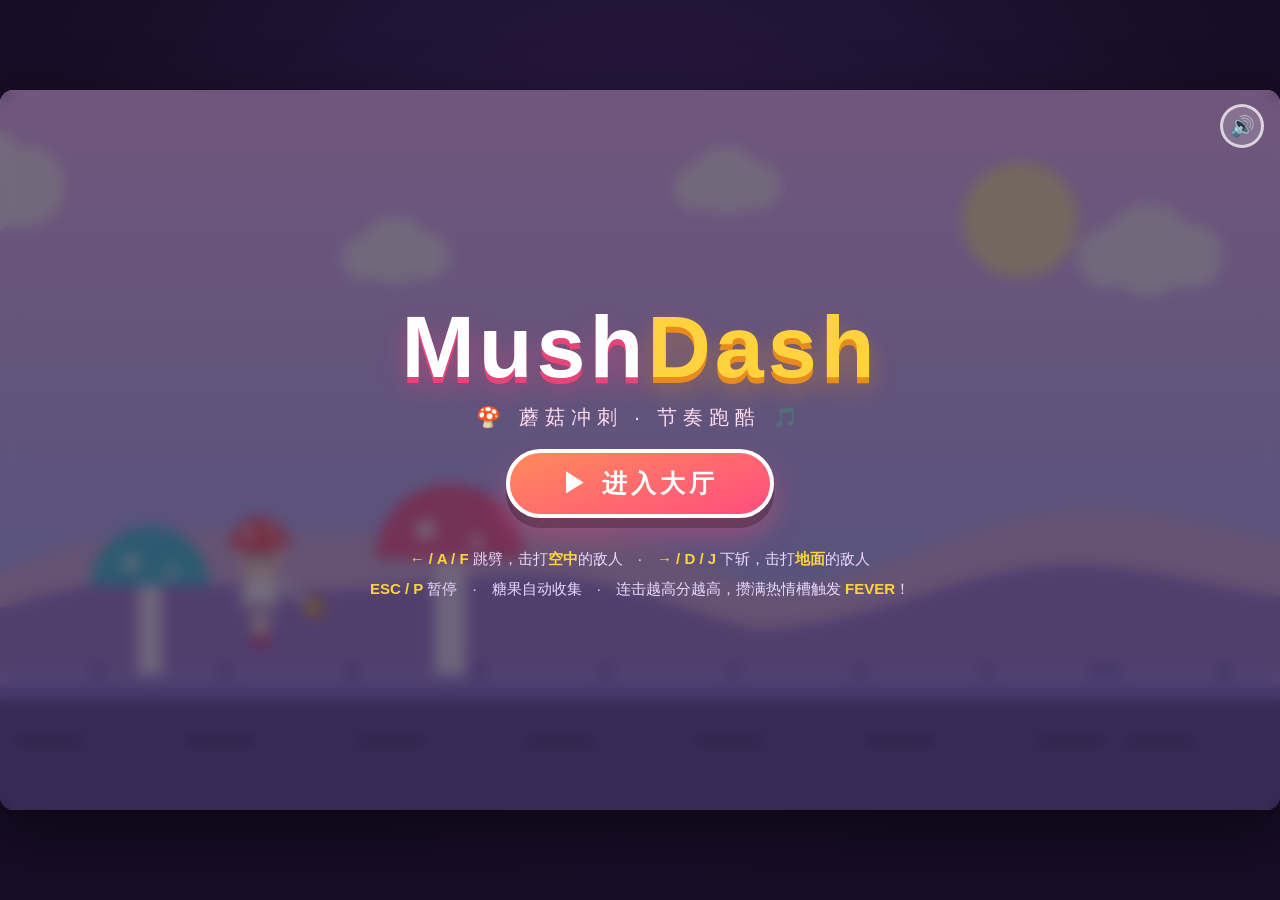
==== index.html @ a1106b41 "玩法升级：选曲大厅、三首曲目、三角色、偏移校准与 FC 结算 - 新流程：标题 → 大厅（选曲/角色/难度/判定偏移）→ 游戏 → 结算 - 三首曲目：草原漫步 128BPM / 霓虹疾走 138BP" ====
<!DOCTYPE html>
<html lang="zh-CN">
<head>
<meta charset="UTF-8">
<meta name="viewport" content="width=device-width, initial-scale=1.0">
<title>MushDash · 蘑菇冲刺</title>
<link rel="stylesheet" href="css/style.css">
</head>
<body>
<div id="stage">
  <canvas id="game" width="1280" height="720"></canvas>
  <button id="muteBtn" title="音乐开关">🔊</button>

  <!-- 标题界面 -->
  <div id="titleScreen" class="screen">
    <div class="logo">
      <h1>Mush<span>Dash</span></h1>
      <p class="subtitle">🍄 蘑菇冲刺 · 节奏跑酷 🎵</p>
    </div>
    <button id="startBtn" class="big-btn">▶ 进入大厅</button>
    <div class="help">
      <p><b>← / A / F</b> 跳劈，击打<b>空中</b>的敌人　·　<b>→ / D / J</b> 下斩，击打<b>地面</b>的敌人</p>
      <p><b>ESC / P</b> 暂停　·　糖果自动收集　·　连击越高分越高，攒满热情槽触发 <b>FEVER</b>！</p>
    </div>
  </div>

  <!-- 大厅：选曲 / 角色 / 难度 -->
  <div id="lobbyScreen" class="screen hidden">
    <div class="lobby-head">
      <button id="backBtn" class="round-btn" title="返回标题">←</button>
      <h2 class="panel-title small">选择你的演出</h2>
      <div class="head-spacer"></div>
    </div>
    <div class="lobby-grid">
      <div class="song-col" id="songList"></div>
      <div class="setup-col">
        <div class="sec-label">演出者</div>
        <div class="char-row" id="charRow"></div>
        <div class="sec-label">难度</div>
        <div class="diff-picker" id="diffRow">
          <button class="diff-btn" data-diff="easy">轻松<span>EASY</span></button>
          <button class="diff-btn selected" data-diff="normal">普通<span>NORMAL</span></button>
          <button class="diff-btn" data-diff="hard">狂热<span>HARD</span></button>
        </div>
        <div class="offset-line">
          <span class="sec-label inline">判定偏移</span>
          <button id="offsetMinus" class="tiny-btn">−</button>
          <b id="offsetVal">0ms</b>
          <button id="offsetPlus" class="tiny-btn">＋</button>
          <span class="offset-hint">判定总偏早/偏晚时用来校准</span>
        </div>
        <div id="records" class="records"></div>
        <button id="playBtn" class="big-btn">▶ 开始！</button>
      </div>
    </div>
  </div>

  <!-- 暂停界面 -->
  <div id="pauseScreen" class="screen hidden">
    <h2 class="panel-title">⏸ 暂停中</h2>
    <button id="resumeBtn" class="big-btn">继续游戏</button>
    <button id="restartBtn" class="mid-btn">重新开始</button>
    <button id="quitBtn" class="mid-btn dim">回到大厅</button>
  </div>

  <!-- 结算界面 -->
  <div id="resultScreen" class="screen hidden">
    <h2 id="resultTitle" class="panel-title">CLEAR!</h2>
    <div id="resultMeta" class="result-meta"></div>
    <div class="result-rank-row">
      <div id="rankBadge" class="rank">S</div>
      <div class="result-score-col">
        <div id="fcBadge" class="fc-badge hidden">✦ FULL COMBO ✦</div>
        <div id="finalScore" class="final-score">0</div>
        <div id="newRecord" class="new-record hidden">✨ 新纪录！✨</div>
      </div>
    </div>
    <div class="stats">
      <div><i class="dot d-p"></i>PERFECT<b id="stP">0</b></div>
      <div><i class="dot d-g"></i>GREAT<b id="stG">0</b></div>
      <div><i class="dot d-o"></i>GOOD<b id="stO">0</b></div>
      <div><i class="dot d-m"></i>MISS<b id="stM">0</b></div>
      <div>最大连击<b id="stC">0</b></div>
      <div>准确率<b id="stA">0%</b></div>
    </div>
    <div class="result-btns">
      <button id="retryBtn" class="big-btn">再来一次 (R)</button>
      <button id="menuBtn" class="mid-btn dim">回到大厅</button>
    </div>
  </div>
</div>

<script src="js/chart.js"></script>
<script src="js/audio.js"></script>
<script src="js/game.js"></script>
</body>
</html>
---- css/style.css ----
* { margin: 0; padding: 0; box-sizing: border-box; -webkit-tap-highlight-color: transparent; }

html, body {
  height: 100%;
  background: radial-gradient(ellipse at 50% 30%, #2b1a44 0%, #170d26 70%);
  display: flex;
  align-items: center;
  justify-content: center;
  font-family: "PingFang SC", "Hiragino Sans GB", "Microsoft YaHei", "Segoe UI", sans-serif;
  overflow: hidden;
  user-select: none;
}

#stage {
  position: relative;
  aspect-ratio: 16 / 9;
  width: min(100vw, calc(100vh * 16 / 9));
  max-height: 100vh;
}

canvas { width: 100%; height: 100%; display: block; border-radius: 14px; box-shadow: 0 20px 60px rgba(0,0,0,.55); }

#muteBtn {
  position: absolute; top: 14px; right: 16px; z-index: 30;
  width: 44px; height: 44px; border-radius: 50%;
  border: 3px solid rgba(255,255,255,.7);
  background: rgba(255,255,255,.16); backdrop-filter: blur(4px);
  font-size: 20px; cursor: pointer; color: #fff;
  transition: transform .15s;
}
#muteBtn:hover { transform: scale(1.12); }

/* ---------- 覆盖层通用 ---------- */
.screen {
  position: absolute; inset: 0; z-index: 20;
  display: flex; flex-direction: column;
  align-items: center; justify-content: center; gap: 18px;
  background: rgba(24, 12, 38, .60);
  backdrop-filter: blur(7px);
  border-radius: 14px;
  text-align: center; color: #fff;
  animation: fadeIn .35s ease;
}
.hidden { display: none !important; }
@keyframes fadeIn { from { opacity: 0; } to { opacity: 1; } }

.panel-title { font-size: 52px; font-weight: 900; letter-spacing: 6px; text-shadow: 0 5px 0 rgba(0,0,0,.3); }
.panel-title.small { font-size: 34px; letter-spacing: 4px; }

/* ---------- 标题 ---------- */
.logo h1 {
  font-size: 88px; font-weight: 900; letter-spacing: 4px;
  color: #fff;
  text-shadow: 0 6px 0 #e8447a, 0 12px 24px rgba(232,68,122,.45);
  animation: bob 2.4s ease-in-out infinite;
}
.logo h1 span { color: #ffd23e; text-shadow: 0 6px 0 #e88b1f, 0 12px 24px rgba(232,139,31,.45); }
@keyframes bob { 0%,100% { transform: translateY(0) rotate(-1deg); } 50% { transform: translateY(-10px) rotate(1deg); } }
.subtitle { margin-top: 6px; font-size: 20px; color: #ffd9ec; letter-spacing: 6px; }

.help { margin-top: 8px; font-size: 15px; line-height: 2; color: #e8d9ff; }
.help b { color: #ffd23e; }

/* ---------- 通用按钮 ---------- */
.big-btn {
  padding: 14px 52px; font-size: 25px; font-weight: 900; letter-spacing: 4px;
  color: #fff; font-family: inherit;
  background: linear-gradient(160deg, #ff8a5c, #ff4d7e);
  border: 4px solid #fff; border-radius: 999px;
  cursor: pointer; box-shadow: 0 10px 0 rgba(0,0,0,.25), 0 16px 30px rgba(255,77,126,.4);
  transition: transform .12s, box-shadow .12s;
}
.big-btn:hover { transform: translateY(-3px) scale(1.03); box-shadow: 0 13px 0 rgba(0,0,0,.25), 0 20px 34px rgba(255,77,126,.5); }
.big-btn:active { transform: translateY(4px); box-shadow: 0 4px 0 rgba(0,0,0,.25); }

.mid-btn {
  padding: 11px 38px; font-size: 18px; font-weight: 700;
  color: #fff; font-family: inherit;
  background: rgba(255,255,255,.14);
  border: 3px solid rgba(255,255,255,.5); border-radius: 999px;
  cursor: pointer; transition: all .15s;
}
.mid-btn:hover { background: rgba(255,255,255,.24); transform: translateY(-2px); }
.mid-btn.dim { opacity: .8; }

.round-btn {
  width: 46px; height: 46px; border-radius: 50%;
  border: 3px solid rgba(255,255,255,.6);
  background: rgba(255,255,255,.12);
  color: #fff; font-size: 22px; cursor: pointer; transition: all .15s;
}
.round-btn:hover { background: rgba(255,255,255,.25); transform: scale(1.08); }

.tiny-btn {
  width: 34px; height: 30px; border-radius: 8px;
  border: 2px solid rgba(255,255,255,.5);
  background: rgba(255,255,255,.12); color: #fff;
  font-size: 16px; font-weight: 900; cursor: pointer;
}
.tiny-btn:hover { background: rgba(255,255,255,.25); }

/* ---------- 大厅 ---------- */
.lobby-head {
  width: 100%; display: flex; align-items: center; justify-content: center;
  position: relative; padding: 0 26px;
}
.lobby-head .round-btn { position: absolute; left: 26px; }
.head-spacer { width: 46px; }

.lobby-grid {
  display: grid; grid-template-columns: 1.15fr 1fr;
  gap: 26px; width: min(1140px, 92%); flex: 1; min-height: 0;
  padding-bottom: 14px; text-align: left;
}

.song-col { display: flex; flex-direction: column; gap: 12px; justify-content: center; }

.song-card {
  display: flex; align-items: center; gap: 16px;
  padding: 13px 18px; border-radius: 18px;
  background: rgba(255,255,255,.09);
  border: 3px solid rgba(255,255,255,.28);
  cursor: pointer; transition: all .15s;
}
.song-card:hover { transform: translateX(4px); background: rgba(255,255,255,.16); }
.song-card.selected {
  background: linear-gradient(150deg, rgba(255,107,157,.35), rgba(77,124,255,.25));
  border-color: #ffd23e;
  box-shadow: 0 8px 22px rgba(0,0,0,.3);
  transform: scale(1.02);
}
.song-thumb {
  width: 58px; height: 58px; border-radius: 14px; flex: none;
  display: flex; align-items: center; justify-content: center;
  font-size: 30px;
  box-shadow: inset 0 -4px 0 rgba(0,0,0,.2);
}
.song-info { flex: 1; min-width: 0; }
.song-name { font-size: 21px; font-weight: 900; letter-spacing: 1px; }
.song-sub { font-size: 13px; color: #d9c9f2; margin-top: 3px; }
.song-best { text-align: right; font-size: 13px; color: #ffd23e; font-weight: 800; line-height: 1.5; white-space: nowrap; }
.song-best small { display: block; color: #bfa8e8; font-weight: 600; }

.setup-col {
  display: flex; flex-direction: column; gap: 10px;
  background: rgba(0,0,0,.22);
  border: 3px solid rgba(255,255,255,.16);
  border-radius: 20px; padding: 16px 20px;
  justify-content: center;
}

.sec-label { font-size: 14px; font-weight: 800; color: #ffd9ec; letter-spacing: 3px; }
.sec-label.inline { letter-spacing: 1px; }

.char-row { display: grid; grid-template-columns: repeat(3, 1fr); gap: 10px; }
.char-card {
  border-radius: 14px; padding: 9px 6px 8px;
  background: rgba(255,255,255,.08);
  border: 3px solid rgba(255,255,255,.22);
  cursor: pointer; transition: all .15s; text-align: center;
  color: #fff; font-family: inherit;
}
.char-card:hover { transform: translateY(-2px); background: rgba(255,255,255,.15); }
.char-card.selected { border-color: #ffd23e; background: rgba(255,210,62,.18); transform: scale(1.04); }
.char-avatar {
  width: 44px; height: 44px; margin: 0 auto 5px; border-radius: 50% 50% 42% 42%;
  position: relative;
  box-shadow: inset 0 -4px 0 rgba(0,0,0,.18);
}
.char-name { font-size: 15px; font-weight: 900; }
.char-title { font-size: 11px; color: #ffd9ec; margin-top: 1px; }
.char-trait { font-size: 10.5px; color: #bfa8e8; margin-top: 4px; line-height: 1.45; }

.diff-picker { display: flex; gap: 8px; }
.diff-btn {
  flex: 1; padding: 8px 4px; font-size: 16px; font-weight: 700; color: #fff;
  background: rgba(255,255,255,.12);
  border: 3px solid rgba(255,255,255,.3); border-radius: 12px;
  cursor: pointer; display: flex; flex-direction: column; align-items: center; gap: 1px;
  transition: all .15s; font-family: inherit;
}
.diff-btn span { font-size: 10px; letter-spacing: 2px; opacity: .75; font-weight: 600; }
.diff-btn:hover { transform: translateY(-2px); background: rgba(255,255,255,.2); }
.diff-btn.selected {
  background: linear-gradient(160deg, #ff6b9d, #e8447a);
  border-color: #ffd23e;
  box-shadow: 0 6px 18px rgba(232,68,122,.5);
  transform: scale(1.05);
}

.offset-line {
  display: flex; align-items: center; gap: 10px;
  font-size: 14px;
}
.offset-line b { min-width: 52px; text-align: center; font-size: 16px; color: #9be7ff; font-variant-numeric: tabular-nums; }
.offset-hint { font-size: 11px; color: #a08cc8; }

.records {
  display: flex; gap: 8px; justify-content: center;
  min-height: 30px; align-items: center; flex-wrap: wrap;
}
.record-chip {
  font-size: 12px; font-weight: 800; color: #ffd23e;
  background: rgba(255,210,62,.12);
  border: 2px solid rgba(255,210,62,.4);
  padding: 3px 12px; border-radius: 999px; letter-spacing: 1px;
}
.record-chip.none { color: #a08cc8; border-color: rgba(255,255,255,.2); background: rgba(255,255,255,.05); }

.setup-col .big-btn { margin-top: 4px; padding: 11px 40px; font-size: 22px; }

/* ---------- 暂停 / 结算 ---------- */
.result-meta { font-size: 16px; color: #d9c9f2; letter-spacing: 2px; margin-top: -6px; }

.result-rank-row { display: flex; align-items: center; gap: 26px; }
.result-score-col { display: flex; flex-direction: column; align-items: flex-start; gap: 6px; }

.rank {
  width: 122px; height: 122px; border-radius: 30px;
  display: flex; align-items: center; justify-content: center;
  font-size: 80px; font-weight: 900; color: #fff;
  background: linear-gradient(160deg, #ffd23e, #ff9a1f);
  box-shadow: 0 12px 30px rgba(255,154,31,.5), inset 0 -6px 0 rgba(0,0,0,.18);
  transform: rotate(-6deg);
  animation: popIn .5s cubic-bezier(.2,1.6,.4,1);
}
@keyframes popIn { from { transform: scale(0) rotate(-30deg); } to { transform: scale(1) rotate(-6deg); } }

.fc-badge {
  font-size: 16px; font-weight: 900; letter-spacing: 3px; color: #7ee787;
  text-shadow: 0 0 14px rgba(126,231,135,.8);
  animation: blink 1.2s steps(2) infinite;
}

.final-score { font-size: 44px; font-weight: 900; color: #9be7ff; font-variant-numeric: tabular-nums; }
.new-record { font-size: 17px; font-weight: 800; color: #ffd23e; animation: blink 1s steps(2) infinite; }
@keyframes blink { 50% { opacity: .35; } }

.stats {
  display: grid; grid-template-columns: repeat(3, minmax(150px, auto));
  gap: 8px 34px; font-size: 16px; color: #e8d9ff;
}
.stats div { display: flex; align-items: center; gap: 8px; justify-content: space-between; }
.stats b { color: #fff; font-size: 19px; font-variant-numeric: tabular-nums; }
.dot { width: 12px; height: 12px; border-radius: 50%; display: inline-block; }
.d-p { background: #ffd23e; } .d-g { background: #7ee787; } .d-o { background: #6ec6ff; } .d-m { background: #ff5c5c; }

.result-btns { display: flex; gap: 16px; align-items: center; }
.result-btns .big-btn { padding: 12px 40px; font-size: 21px; }
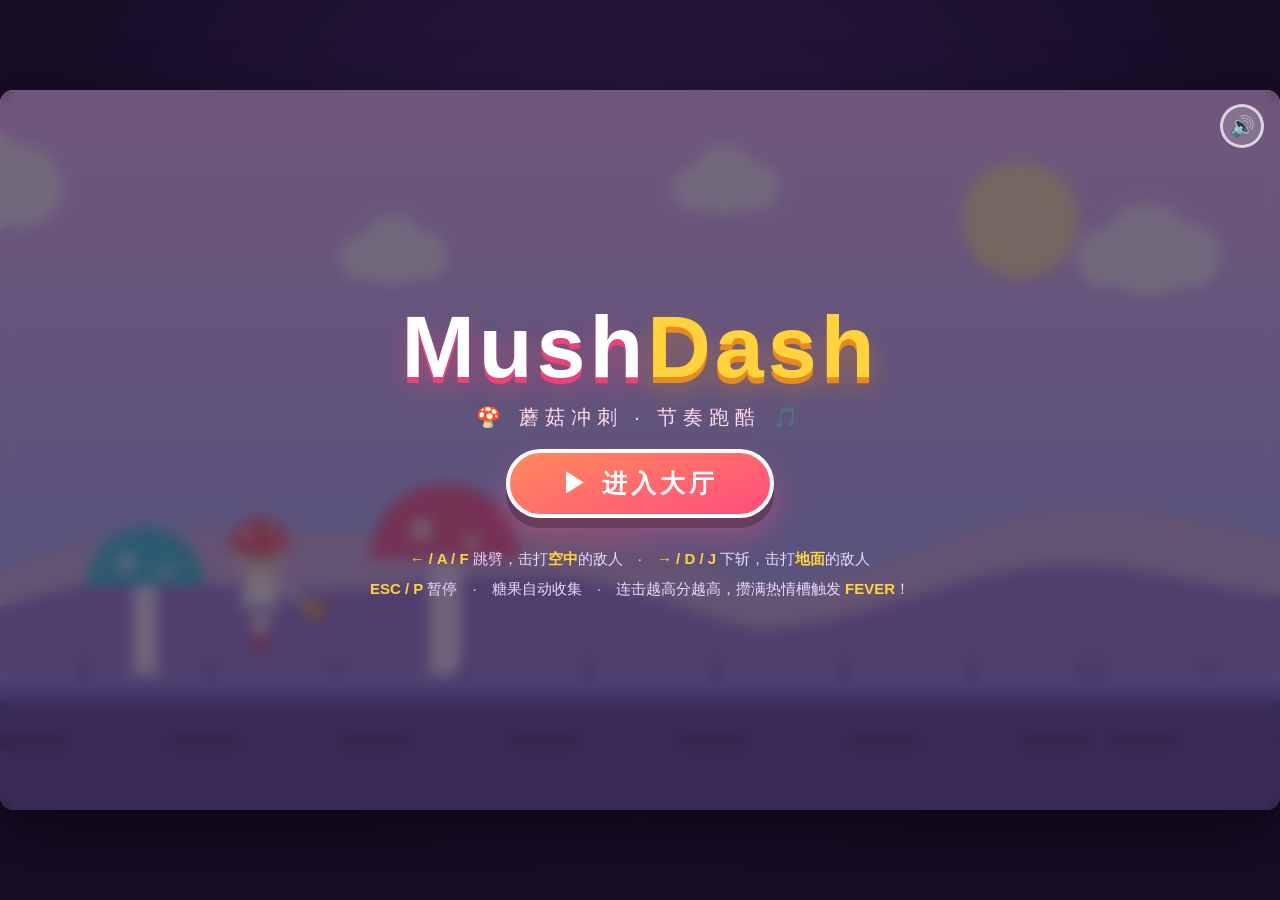
==== commit c41877aa: "静态资源引用加版本参数，避免发布后浏览器新旧文件混搭" ====
--- a/index.html
+++ b/index.html
@@ -4,7 +4,7 @@
 <meta charset="UTF-8">
 <meta name="viewport" content="width=device-width, initial-scale=1.0">
 <title>MushDash · 蘑菇冲刺</title>
-<link rel="stylesheet" href="css/style.css">
+<link rel="stylesheet" href="css/style.css?v=2">
 </head>
 <body>
 <div id="stage">
@@ -90,8 +90,8 @@
   </div>
 </div>
 
-<script src="js/chart.js"></script>
-<script src="js/audio.js"></script>
-<script src="js/game.js"></script>
+<script src="js/chart.js?v=2"></script>
+<script src="js/audio.js?v=2"></script>
+<script src="js/game.js?v=2"></script>
 </body>
 </html>
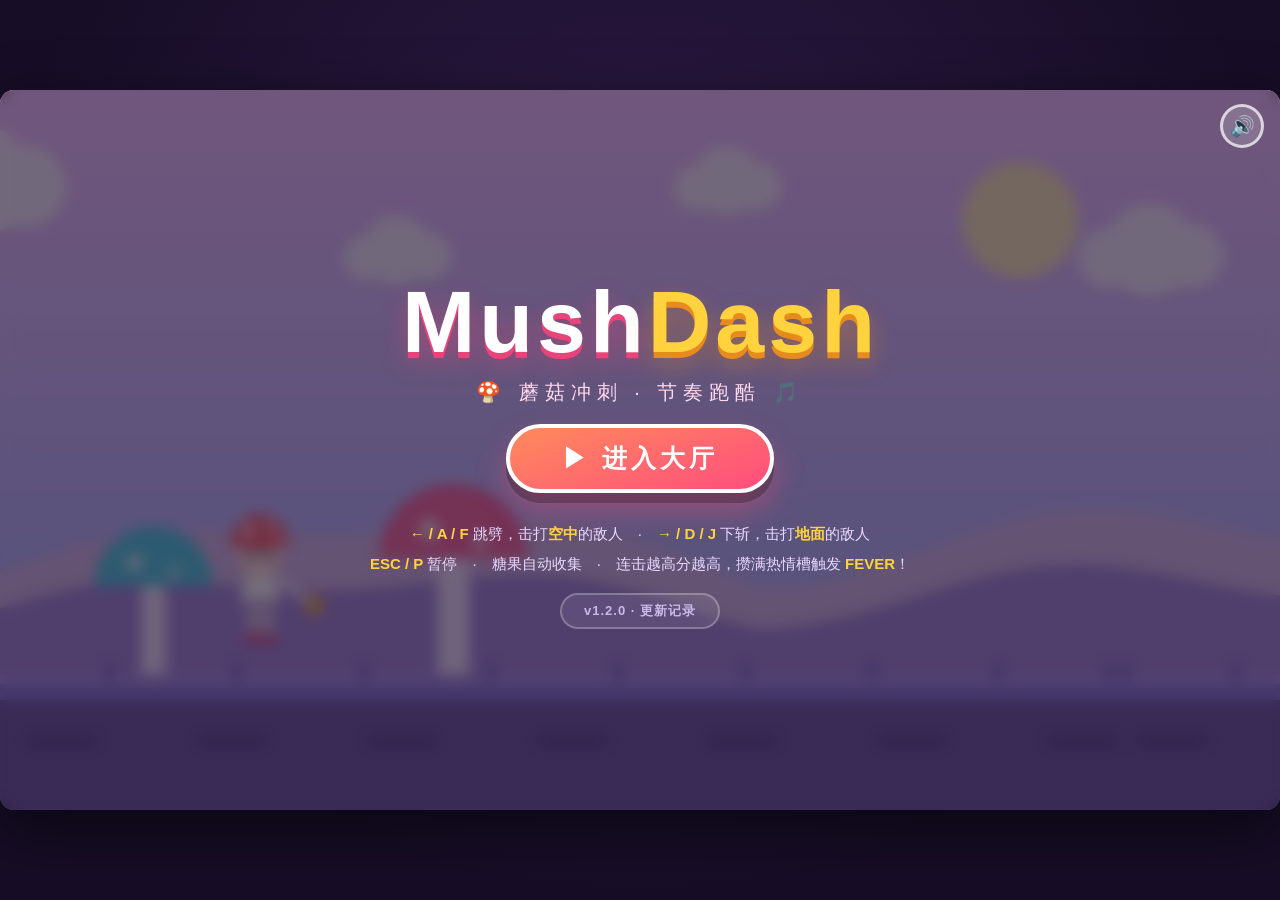
==== commit e2cb092e: "v1.2.0 酸性绿入侵：电子舞曲编曲、新曲目酸柠狂潮、版本记录 - 编曲电子化：四踩底鼓、侧链泵感总线、副歌酸性贝斯（共振低通扫频）、   三层失谐锯齿和声 stab、主旋律附点八分回声 - 新曲目" ====
--- a/index.html
+++ b/index.html
@@ -4,7 +4,7 @@
 <meta charset="UTF-8">
 <meta name="viewport" content="width=device-width, initial-scale=1.0">
 <title>MushDash · 蘑菇冲刺</title>
-<link rel="stylesheet" href="css/style.css?v=2">
+<link rel="stylesheet" href="css/style.css?v=3">
 </head>
 <body>
 <div id="stage">
@@ -22,6 +22,14 @@
       <p><b>← / A / F</b> 跳劈，击打<b>空中</b>的敌人　·　<b>→ / D / J</b> 下斩，击打<b>地面</b>的敌人</p>
       <p><b>ESC / P</b> 暂停　·　糖果自动收集　·　连击越高分越高，攒满热情槽触发 <b>FEVER</b>！</p>
     </div>
+    <button id="versionBtn" class="version-btn">v1.2.0 · 更新记录</button>
+  </div>
+
+  <!-- 版本记录 -->
+  <div id="versionsScreen" class="screen hidden">
+    <h2 class="panel-title small">📜 版本记录</h2>
+    <div id="versionList" class="version-list"></div>
+    <button id="versionsCloseBtn" class="mid-btn">关闭 (ESC)</button>
   </div>
 
   <!-- 大厅：选曲 / 角色 / 难度 -->
@@ -90,8 +98,8 @@
   </div>
 </div>
 
-<script src="js/chart.js?v=2"></script>
-<script src="js/audio.js?v=2"></script>
-<script src="js/game.js?v=2"></script>
+<script src="js/chart.js?v=3"></script>
+<script src="js/audio.js?v=3"></script>
+<script src="js/game.js?v=3"></script>
 </body>
 </html>
--- a/css/style.css
+++ b/css/style.css
@@ -61,6 +61,44 @@
 .help { margin-top: 8px; font-size: 15px; line-height: 2; color: #e8d9ff; }
 .help b { color: #ffd23e; }
 
+/* ---------- 版本记录 ---------- */
+.version-btn {
+  margin-top: -4px;
+  padding: 7px 22px; font-size: 13px; font-weight: 700; letter-spacing: 1px;
+  color: #c9b8e8; font-family: inherit;
+  background: rgba(255,255,255,.08);
+  border: 2px solid rgba(255,255,255,.25); border-radius: 999px;
+  cursor: pointer; transition: all .15s;
+}
+.version-btn:hover { color: #fff; background: rgba(255,255,255,.18); transform: translateY(-1px); }
+
+.version-list {
+  width: min(760px, 90%); max-height: 62vh; overflow-y: auto;
+  display: flex; flex-direction: column; gap: 14px;
+  padding: 6px 10px; text-align: left;
+}
+.ver-card {
+  background: rgba(0,0,0,.25);
+  border: 2px solid rgba(255,255,255,.18);
+  border-radius: 16px; padding: 14px 20px;
+}
+.ver-card.latest { border-color: rgba(126,231,135,.55); }
+.ver-head { display: flex; align-items: baseline; gap: 12px; flex-wrap: wrap; }
+.ver-badge {
+  font-size: 15px; font-weight: 900; color: #1c1028;
+  background: linear-gradient(160deg, #ffd23e, #ff9a1f);
+  padding: 2px 12px; border-radius: 999px;
+}
+.ver-card.latest .ver-badge { background: linear-gradient(160deg, #7ee787, #3ecf5a); }
+.ver-date { font-size: 12px; color: #a08cc8; font-variant-numeric: tabular-nums; }
+.ver-name { font-size: 17px; font-weight: 900; color: #fff; letter-spacing: 1px; }
+.ver-notes { margin: 9px 0 0; padding-left: 0; list-style: none; }
+.ver-notes li {
+  font-size: 13.5px; color: #e8d9ff; line-height: 1.85;
+  padding-left: 18px; position: relative;
+}
+.ver-notes li::before { content: "▸"; position: absolute; left: 2px; color: #ffd23e; }
+
 /* ---------- 通用按钮 ---------- */
 .big-btn {
   padding: 14px 52px; font-size: 25px; font-weight: 900; letter-spacing: 4px;
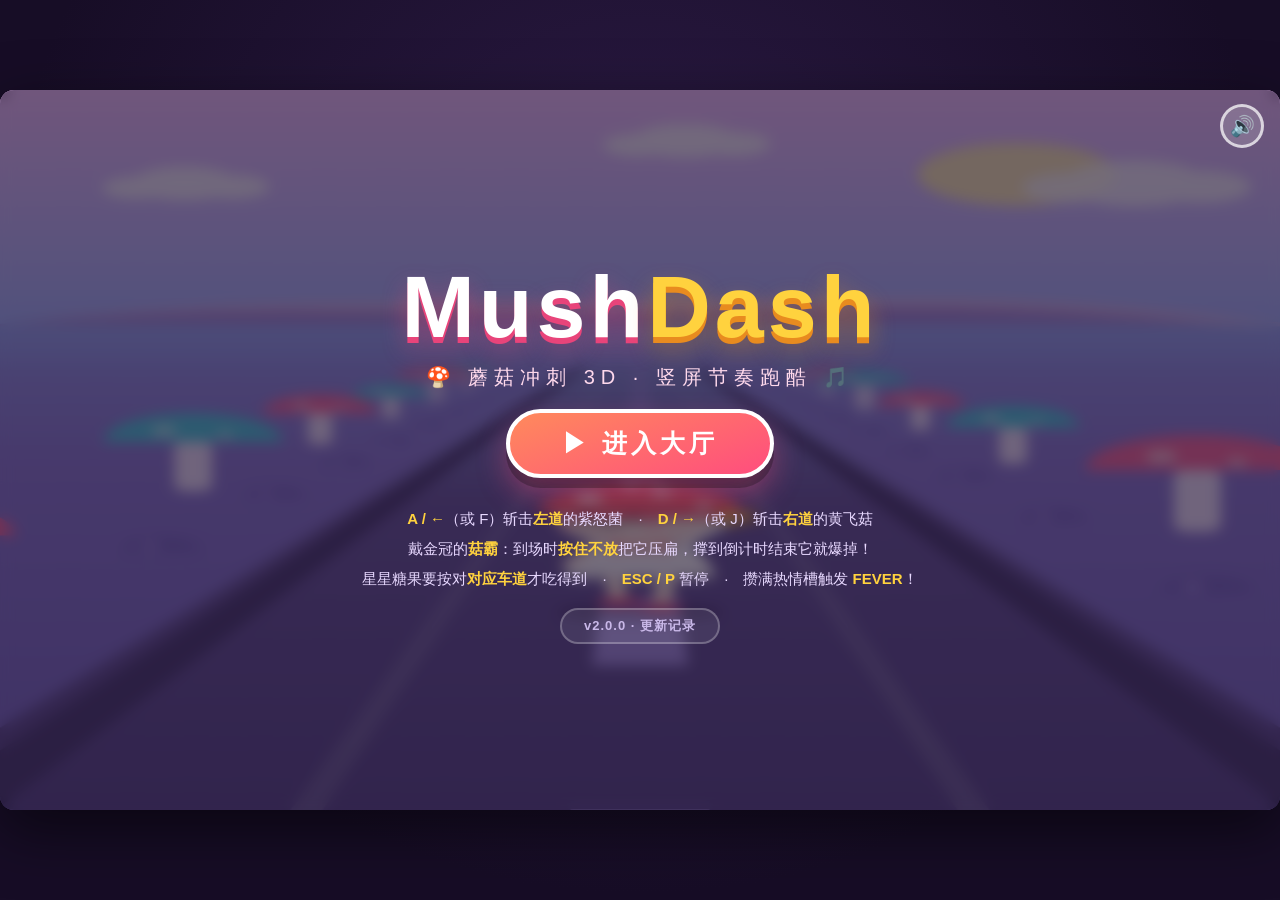
==== commit 9b62b63d: "v2.0.0 视觉修复：伞盖与伞柄衔接（摇摆/压扁动画下不再分离）、菇霸模型重设计（平面单色+深紫红大帽+怒目）、观众蘑菇细杆化" ====
--- a/index.html
+++ b/index.html
@@ -2,27 +2,28 @@
 <html lang="zh-CN">
 <head>
 <meta charset="UTF-8">
-<meta name="viewport" content="width=device-width, initial-scale=1.0">
-<title>MushDash · 蘑菇冲刺</title>
-<link rel="stylesheet" href="css/style.css?v=3">
+<meta name="viewport" content="width=device-width, initial-scale=1.0, maximum-scale=1.0, user-scalable=no">
+<title>MushDash · 蘑菇冲刺 3D</title>
+<link rel="stylesheet" href="css/style.css?v=26">
 </head>
 <body>
 <div id="stage">
-  <canvas id="game" width="1280" height="720"></canvas>
+  <canvas id="game" width="720" height="1280"></canvas>
   <button id="muteBtn" title="音乐开关">🔊</button>
 
   <!-- 标题界面 -->
   <div id="titleScreen" class="screen">
     <div class="logo">
       <h1>Mush<span>Dash</span></h1>
-      <p class="subtitle">🍄 蘑菇冲刺 · 节奏跑酷 🎵</p>
+      <p class="subtitle">🍄 蘑菇冲刺 3D · 竖屏节奏跑酷 🎵</p>
     </div>
     <button id="startBtn" class="big-btn">▶ 进入大厅</button>
     <div class="help">
-      <p><b>← / A / F</b> 跳劈，击打<b>空中</b>的敌人　·　<b>→ / D / J</b> 下斩，击打<b>地面</b>的敌人</p>
-      <p><b>ESC / P</b> 暂停　·　糖果自动收集　·　连击越高分越高，攒满热情槽触发 <b>FEVER</b>！</p>
+      <p><b>A / ←</b>（或 F）斩击<b>左道</b>的紫怒菌　·　<b>D / →</b>（或 J）斩击<b>右道</b>的黄飞菇</p>
+      <p>戴金冠的<b>菇霸</b>：到场时<b>按住不放</b>把它压扁，撑到倒计时结束它就爆掉！</p>
+      <p>星星糖果要按对<b>对应车道</b>才吃得到　·　<b>ESC / P</b> 暂停　·　攒满热情槽触发 <b>FEVER</b>！</p>
     </div>
-    <button id="versionBtn" class="version-btn">v1.2.0 · 更新记录</button>
+    <button id="versionBtn" class="version-btn">v2.0.0 · 更新记录</button>
   </div>
 
   <!-- 版本记录 -->
@@ -98,8 +99,8 @@
   </div>
 </div>
 
-<script src="js/chart.js?v=3"></script>
-<script src="js/audio.js?v=3"></script>
-<script src="js/game.js?v=3"></script>
+<script src="js/chart.js?v=26"></script>
+<script src="js/audio.js?v=26"></script>
+<script src="js/game.js?v=26"></script>
 </body>
 </html>
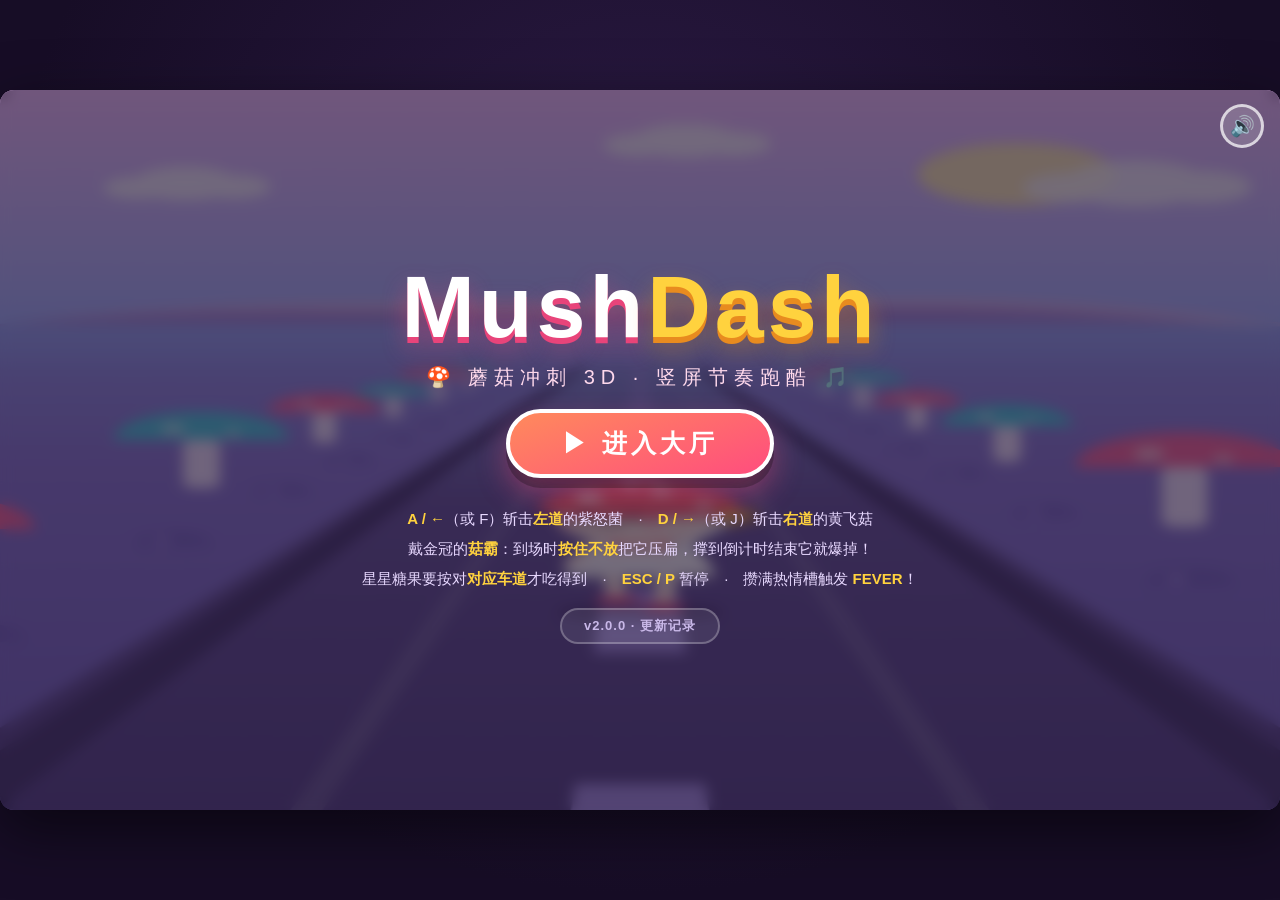
==== commit 66ca355b: "v2.0.0 视觉优化：菇霸按住时与角色错位不叠影、荧光棒与帽檐去加色光晕、菇霸帽色回归青蓝" ====
--- a/index.html
+++ b/index.html
@@ -4,7 +4,7 @@
 <meta charset="UTF-8">
 <meta name="viewport" content="width=device-width, initial-scale=1.0, maximum-scale=1.0, user-scalable=no">
 <title>MushDash · 蘑菇冲刺 3D</title>
-<link rel="stylesheet" href="css/style.css?v=26">
+<link rel="stylesheet" href="css/style.css?v=27">
 </head>
 <body>
 <div id="stage">
@@ -99,8 +99,8 @@
   </div>
 </div>
 
-<script src="js/chart.js?v=26"></script>
-<script src="js/audio.js?v=26"></script>
-<script src="js/game.js?v=26"></script>
+<script src="js/chart.js?v=27"></script>
+<script src="js/audio.js?v=27"></script>
+<script src="js/game.js?v=27"></script>
 </body>
 </html>
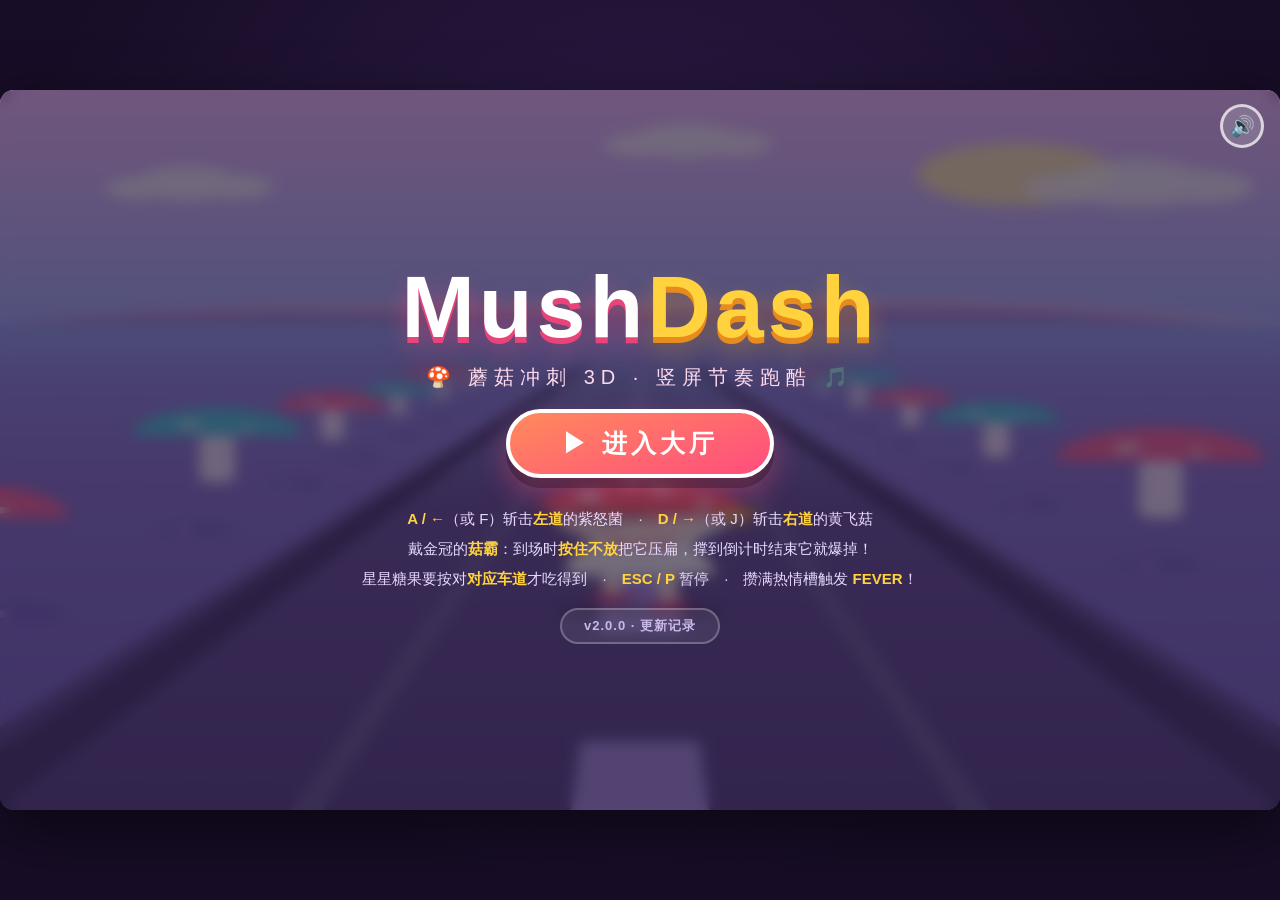
==== commit dd3e7db1: "恢复 FEVER 应援灯牌（GO!/♪/★）：与荧光棒海同时保留" ====
--- a/index.html
+++ b/index.html
@@ -4,7 +4,7 @@
 <meta charset="UTF-8">
 <meta name="viewport" content="width=device-width, initial-scale=1.0, maximum-scale=1.0, user-scalable=no">
 <title>MushDash · 蘑菇冲刺 3D</title>
-<link rel="stylesheet" href="css/style.css?v=27">
+<link rel="stylesheet" href="css/style.css?v=28">
 </head>
 <body>
 <div id="stage">
@@ -99,8 +99,8 @@
   </div>
 </div>
 
-<script src="js/chart.js?v=27"></script>
-<script src="js/audio.js?v=27"></script>
-<script src="js/game.js?v=27"></script>
+<script src="js/chart.js?v=28"></script>
+<script src="js/audio.js?v=28"></script>
+<script src="js/game.js?v=28"></script>
 </body>
 </html>
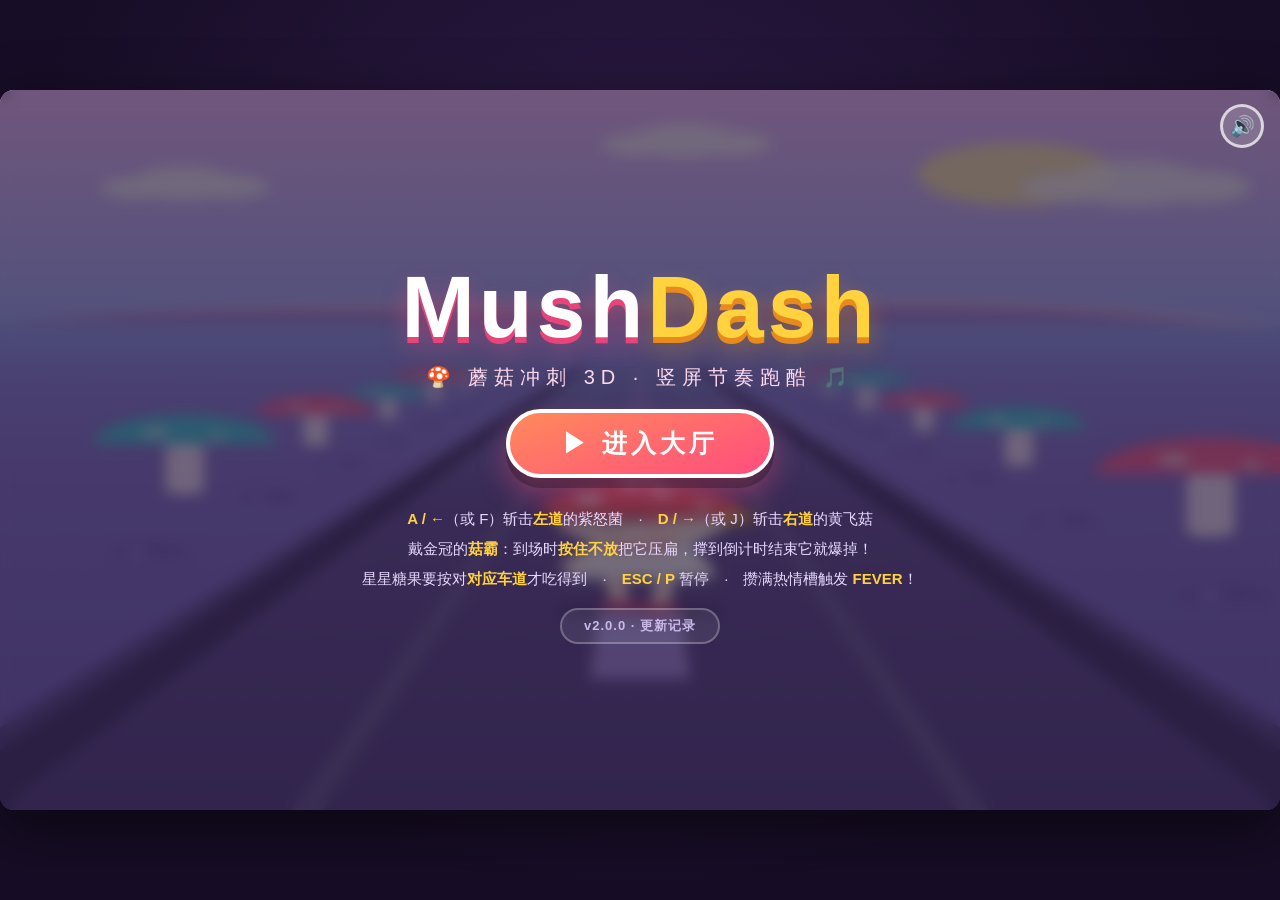
==== commit 3129ea0d: "移除 FEVER 应援灯牌：画面更清爽" ====
--- a/index.html
+++ b/index.html
@@ -4,7 +4,7 @@
 <meta charset="UTF-8">
 <meta name="viewport" content="width=device-width, initial-scale=1.0, maximum-scale=1.0, user-scalable=no">
 <title>MushDash · 蘑菇冲刺 3D</title>
-<link rel="stylesheet" href="css/style.css?v=28">
+<link rel="stylesheet" href="css/style.css?v=29">
 </head>
 <body>
 <div id="stage">
@@ -99,8 +99,8 @@
   </div>
 </div>
 
-<script src="js/chart.js?v=28"></script>
-<script src="js/audio.js?v=28"></script>
-<script src="js/game.js?v=28"></script>
+<script src="js/chart.js?v=29"></script>
+<script src="js/audio.js?v=29"></script>
+<script src="js/game.js?v=29"></script>
 </body>
 </html>
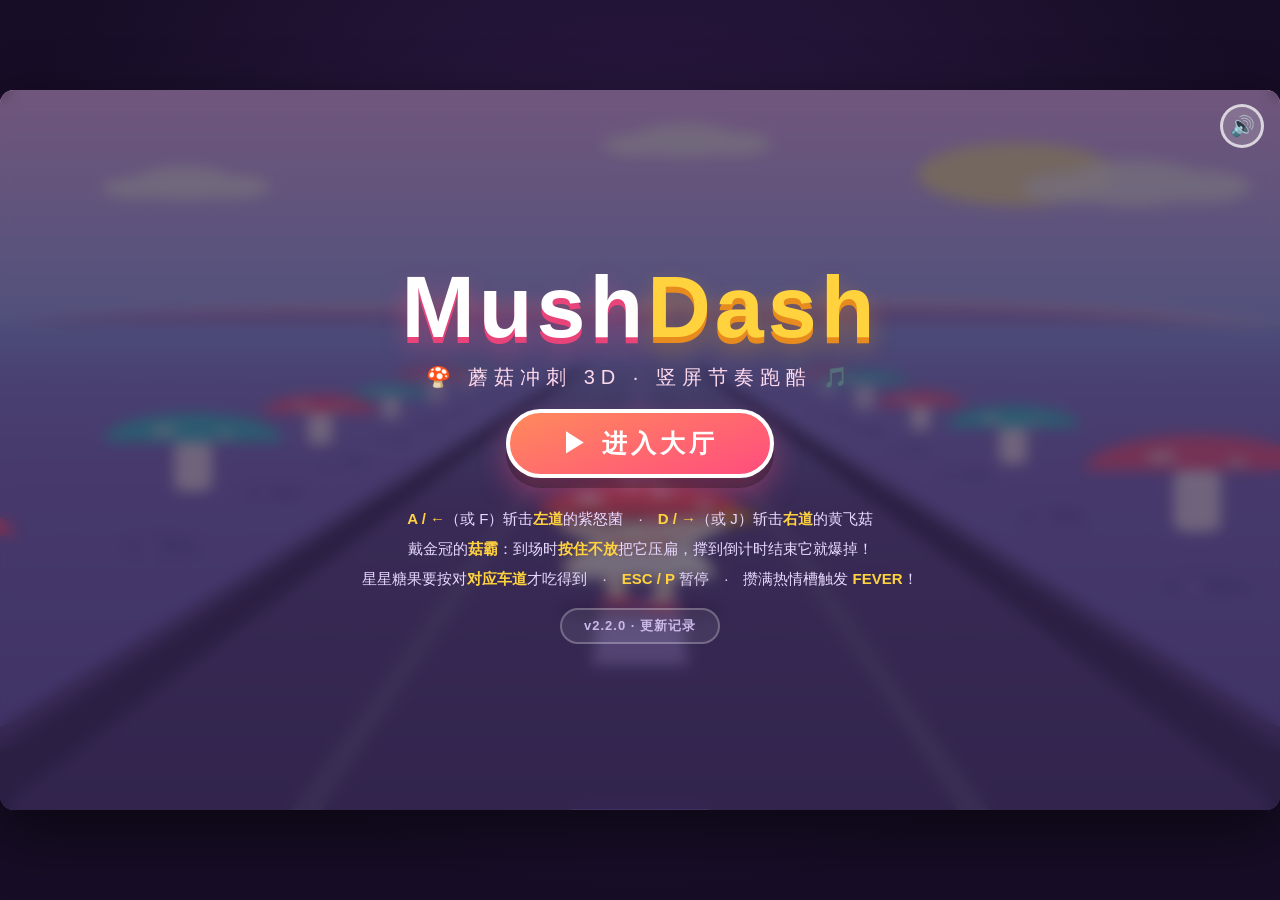
==== commit 0bc69562: "v2.2.0 补完：结算界面特写跳舞舞台（danceCanvas + drawResultDancer）" ====
--- a/index.html
+++ b/index.html
@@ -4,7 +4,7 @@
 <meta charset="UTF-8">
 <meta name="viewport" content="width=device-width, initial-scale=1.0, maximum-scale=1.0, user-scalable=no">
 <title>MushDash · 蘑菇冲刺 3D</title>
-<link rel="stylesheet" href="css/style.css?v=29">
+<link rel="stylesheet" href="css/style.css?v=32">
 </head>
 <body>
 <div id="stage">
@@ -23,7 +23,7 @@
       <p>戴金冠的<b>菇霸</b>：到场时<b>按住不放</b>把它压扁，撑到倒计时结束它就爆掉！</p>
       <p>星星糖果要按对<b>对应车道</b>才吃得到　·　<b>ESC / P</b> 暂停　·　攒满热情槽触发 <b>FEVER</b>！</p>
     </div>
-    <button id="versionBtn" class="version-btn">v2.0.0 · 更新记录</button>
+    <button id="versionBtn" class="version-btn">v2.2.0 · 更新记录</button>
   </div>
 
   <!-- 版本记录 -->
@@ -76,6 +76,7 @@
   <div id="resultScreen" class="screen hidden">
     <h2 id="resultTitle" class="panel-title">CLEAR!</h2>
     <div id="resultMeta" class="result-meta"></div>
+    <div id="rankPos" class="rank-pos"></div>
     <div class="result-rank-row">
       <div id="rankBadge" class="rank">S</div>
       <div class="result-score-col">
@@ -84,6 +85,7 @@
         <div id="newRecord" class="new-record hidden">✨ 新纪录！✨</div>
       </div>
     </div>
+    <canvas id="danceCanvas" width="320" height="320"></canvas>
     <div class="stats">
       <div><i class="dot d-p"></i>PERFECT<b id="stP">0</b></div>
       <div><i class="dot d-g"></i>GREAT<b id="stG">0</b></div>
@@ -99,8 +101,8 @@
   </div>
 </div>
 
-<script src="js/chart.js?v=29"></script>
-<script src="js/audio.js?v=29"></script>
-<script src="js/game.js?v=29"></script>
+<script src="js/chart.js?v=32"></script>
+<script src="js/audio.js?v=32"></script>
+<script src="js/game.js?v=32"></script>
 </body>
 </html>
